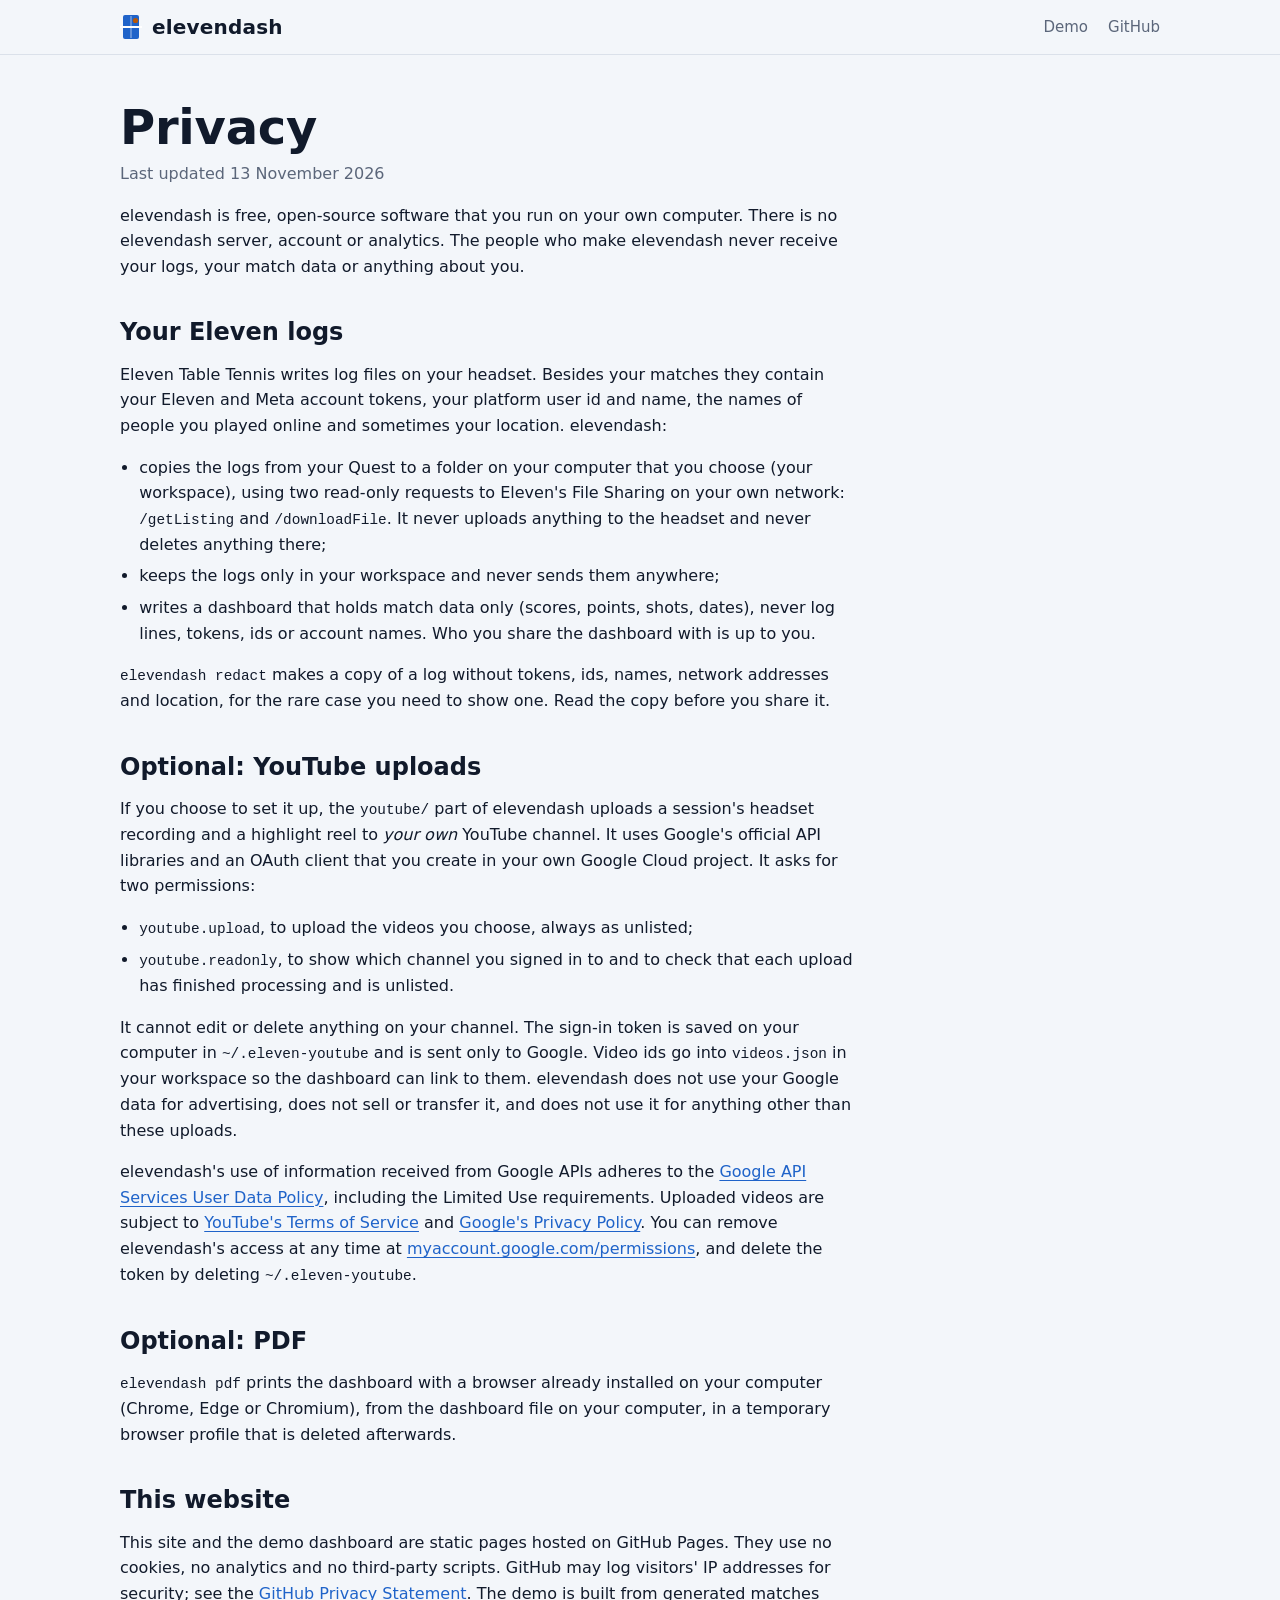
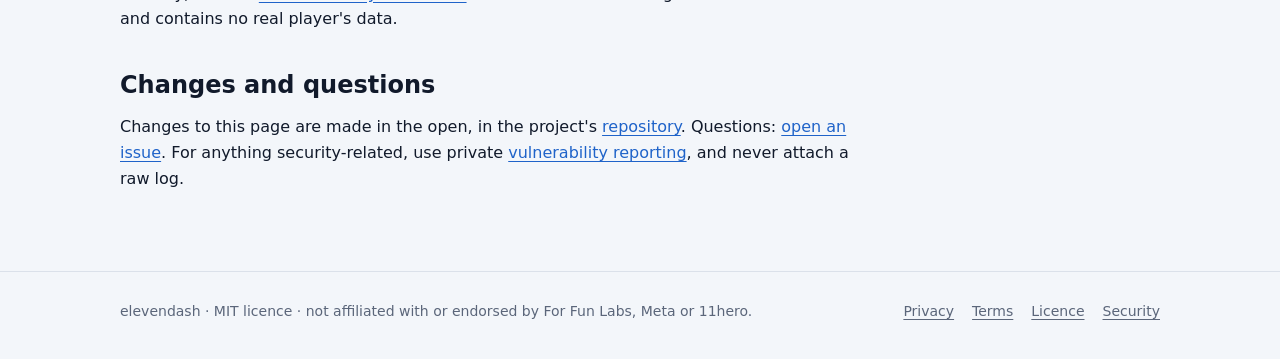
==== pages/privacy.html @ 77a6fe48 "Project site and demo on GitHub Pages pages/ holds the home page, privacy and terms (no scripts, coo" ====
<!doctype html>
<html lang="en">
<head>
<meta charset="utf-8">
<meta name="viewport" content="width=device-width, initial-scale=1, viewport-fit=cover">
<title>Privacy · elevendash</title>
<meta name="description" content="What elevendash does with your data: it runs on your computer, keeps your Eleven logs there, and only talks to your own Quest and, if you set it up, your own YouTube channel.">
<link rel="icon" href="data:image/svg+xml,%3Csvg xmlns='http://www.w3.org/2000/svg' viewBox='0 0 32 32'%3E%3Crect x='7' y='2' width='18' height='28' rx='2' fill='%231f63c9'/%3E%3Cpath d='M3 16h26' stroke='%23fff' stroke-width='2.4'/%3E%3Cpath d='M16 3v26' stroke='%23fff' stroke-width='1' opacity='.7'/%3E%3Ccircle cx='21' cy='9' r='3' fill='%23e0700a'/%3E%3C/svg%3E">
<link rel="stylesheet" href="style.css">
</head>
<body>
<header class="top">
  <div class="wrap">
    <a class="mark" href="./">
      <svg width="22" height="26" viewBox="0 0 22 26" aria-hidden="true"><rect x="3" y="1" width="16" height="24" rx="2" fill="var(--table)"/><path d="M0 13h22" stroke="var(--line)" stroke-width="2"/><path d="M11 2v22" stroke="var(--line)" stroke-width="1" opacity=".6"/><circle cx="15.5" cy="6.5" r="2.6" fill="var(--orange)"/></svg>
      elevendash
    </a>
    <nav aria-label="Site">
      <a href="demo/">Demo</a>
      <a href="https://github.com/glki6/elevendash">GitHub</a>
    </nav>
  </div>
</header>

<main class="wrap">
  <article class="doc">
    <h1>Privacy</h1>
    <p class="meta">Last updated 13 November 2026</p>

    <p>elevendash is free, open-source software that you run on your own computer. There is no elevendash server,
      account or analytics. The people who make elevendash never receive your logs, your match data or anything
      about you.</p>

    <h2>Your Eleven logs</h2>
    <p>Eleven Table Tennis writes log files on your headset. Besides your matches they contain your Eleven and Meta
      account tokens, your platform user id and name, the names of people you played online and sometimes your
      location. elevendash:</p>
    <ul>
      <li>copies the logs from your Quest to a folder on your computer that you choose (your workspace), using two
        read-only requests to Eleven's File Sharing on your own network: <code>/getListing</code> and
        <code>/downloadFile</code>. It never uploads anything to the headset and never deletes anything there;</li>
      <li>keeps the logs only in your workspace and never sends them anywhere;</li>
      <li>writes a dashboard that holds match data only (scores, points, shots, dates), never log lines, tokens, ids
        or account names. Who you share the dashboard with is up to you.</li>
    </ul>
    <p><code>elevendash redact</code> makes a copy of a log without tokens, ids, names, network addresses and
      location, for the rare case you need to show one. Read the copy before you share it.</p>

    <h2>Optional: YouTube uploads</h2>
    <p>If you choose to set it up, the <code>youtube/</code> part of elevendash uploads a session's headset recording
      and a highlight reel to <em>your own</em> YouTube channel. It uses Google's official API libraries and an OAuth
      client that you create in your own Google Cloud project. It asks for two permissions:</p>
    <ul>
      <li><code>youtube.upload</code>, to upload the videos you choose, always as unlisted;</li>
      <li><code>youtube.readonly</code>, to show which channel you signed in to and to check that each upload has
        finished processing and is unlisted.</li>
    </ul>
    <p>It cannot edit or delete anything on your channel. The sign-in token is saved on your computer in
      <code>~/.eleven-youtube</code> and is sent only to Google. Video ids go into <code>videos.json</code> in your
      workspace so the dashboard can link to them. elevendash does not use your Google data for advertising, does
      not sell or transfer it, and does not use it for anything other than these uploads.</p>
    <p>elevendash's use of information received from Google APIs adheres to the
      <a href="https://developers.google.com/terms/api-services-user-data-policy">Google API Services User Data
      Policy</a>, including the Limited Use requirements. Uploaded videos are subject to
      <a href="https://www.youtube.com/t/terms">YouTube's Terms of Service</a> and
      <a href="https://policies.google.com/privacy">Google's Privacy Policy</a>. You can remove elevendash's access at
      any time at <a href="https://myaccount.google.com/permissions">myaccount.google.com/permissions</a>, and delete
      the token by deleting <code>~/.eleven-youtube</code>.</p>

    <h2>Optional: PDF</h2>
    <p><code>elevendash pdf</code> prints the dashboard with a browser already installed on your computer (Chrome,
      Edge or Chromium), from the dashboard file on your computer, in a temporary browser profile that is deleted
      afterwards.</p>

    <h2>This website</h2>
    <p>This site and the demo dashboard are static pages hosted on GitHub Pages. They use no cookies, no analytics
      and no third-party scripts. GitHub may log visitors' IP addresses for security; see the
      <a href="https://docs.github.com/en/site-policy/privacy-policies/github-general-privacy-statement">GitHub
      Privacy Statement</a>. The demo is built from generated matches and contains no real player's data.</p>

    <h2>Changes and questions</h2>
    <p>Changes to this page are made in the open, in the project's
      <a href="https://github.com/glki6/elevendash">repository</a>. Questions:
      <a href="https://github.com/glki6/elevendash/issues">open an issue</a>. For anything security-related, use
      private <a href="https://github.com/glki6/elevendash/security">vulnerability reporting</a>, and never attach a raw
      log.</p>
  </article>
</main>

<footer>
  <div class="wrap">
    <span>elevendash · MIT licence · not affiliated with or endorsed by For Fun Labs, Meta or 11hero.</span>
    <nav aria-label="Legal">
      <a href="privacy.html" aria-current="page">Privacy</a>
      <a href="terms.html">Terms</a>
      <a href="https://github.com/glki6/elevendash/blob/main/LICENSE">Licence</a>
      <a href="https://github.com/glki6/elevendash/security">Security</a>
    </nav>
  </div>
</footer>
</body>
</html>
---- pages/style.css ----
/* elevendash project site. Same palette and type as the dashboard (src/elevendash/web/look.json); no web fonts,
   no scripts, no cookies. Dark first, light when the browser asks for it. */
:root {
  --ground: #0b1018; --card: #151c27; --raise: #1b2433; --text: #eef1f5; --muted: #8a93a3; --border: #253041;
  --blue: #4b8ff2; --orange: #d9731c; --table: #1d3f73; --line: #eef1f5; --code: #0f151f;
  --display: Bahnschrift, "DIN Alternate", "Roboto Condensed", "Arial Narrow", system-ui, sans-serif;
  --sans: system-ui, -apple-system, "Segoe UI", Roboto, "Helvetica Neue", Arial, sans-serif;
  --mono: ui-monospace, "Cascadia Mono", Consolas, "SF Mono", Menlo, monospace;
  color-scheme: dark;
}
@media (prefers-color-scheme: light) {
  :root {
    --ground: #f3f6fa; --card: #ffffff; --raise: #eaf0f7; --text: #111a2b; --muted: #5b667a; --border: #dbe1ea;
    --blue: #1f63c9; --orange: #b85808; --table: #1f63c9; --line: #ffffff; --code: #eef2f7;
    color-scheme: light;
  }
}

* { box-sizing: border-box; }
html { -webkit-text-size-adjust: 100%; }
body {
  margin: 0; background: var(--ground); color: var(--text);
  font: 16px/1.6 var(--sans);
}
img { max-width: 100%; height: auto; display: block; }
a { color: var(--blue); text-underline-offset: .18em; }
a:hover { text-decoration-thickness: 2px; }
code, pre { font-family: var(--mono); font-size: .9em; }
:focus-visible { outline: 2px solid var(--blue); outline-offset: 3px; border-radius: 4px; }

.wrap {
  max-width: 1080px; margin: 0 auto;
  padding-left: max(20px, env(safe-area-inset-left, 0px));
  padding-right: max(20px, env(safe-area-inset-right, 0px));
}

/* top bar */
.top { border-bottom: 1px solid var(--border); }
.top .wrap { display: flex; align-items: center; justify-content: space-between; gap: 16px; padding-block: 14px; }
.mark { display: inline-flex; align-items: center; gap: 10px; color: var(--text); text-decoration: none;
  font: 600 20px/1 var(--display); font-stretch: 90%; letter-spacing: .01em; }
.mark svg { flex: none; }
.top nav { display: flex; gap: 20px; font-size: 15px; }
.top nav a { color: var(--muted); text-decoration: none; }
.top nav a:hover, .top nav a[aria-current] { color: var(--text); }

/* hero */
.hero { padding-block: 64px 40px; }
.eyebrow { margin: 0 0 14px; color: var(--muted); font-size: 13px; letter-spacing: .08em; text-transform: uppercase;
  display: flex; align-items: center; gap: 8px; }
.eyebrow::before { content: ""; width: 8px; height: 8px; border-radius: 50%; background: var(--orange); }
h1, h2, h3 { font-family: var(--display); font-weight: 600; text-wrap: balance; margin: 0; }
h1 { font-size: clamp(38px, 6.4vw, 64px); line-height: 1; font-stretch: 86%; letter-spacing: -.005em; max-width: 14ch; }
.lede { max-width: 60ch; margin: 22px 0 0; font-size: clamp(17px, 2vw, 19px); color: var(--text); }
.actions { display: flex; flex-wrap: wrap; gap: 12px; margin-top: 28px; }
.btn { display: inline-flex; align-items: center; gap: 8px; padding: 11px 18px; border-radius: 8px;
  font-weight: 600; font-size: 15px; text-decoration: none; border: 1px solid var(--border); color: var(--text);
  background: var(--card); }
.btn:hover { border-color: var(--muted); }
.btn.primary { background: var(--blue); border-color: var(--blue); color: #fff; }
.btn.primary:hover { filter: brightness(1.08); }
.small { color: var(--muted); font-size: 14px; margin: 14px 0 0; }

.shot { margin: 44px 0 0; border: 1px solid var(--border); border-radius: 12px; overflow: hidden; background: var(--card);
  box-shadow: 0 24px 60px -30px rgba(0, 0, 0, .6); }
.shot figcaption { padding: 10px 16px; border-top: 1px solid var(--border); color: var(--muted); font-size: 13px; }

/* sections */
section { padding-block: 56px; border-top: 1px solid var(--border); }
h2 { font-size: clamp(26px, 3.6vw, 36px); line-height: 1.1; font-stretch: 90%; }
.intro { max-width: 62ch; margin: 12px 0 0; color: var(--muted); }

.grid { display: grid; grid-template-columns: repeat(auto-fit, minmax(240px, 1fr)); gap: 16px; margin-top: 32px; }
.card { background: var(--card); border: 1px solid var(--border); border-radius: 10px; padding: 20px; min-width: 0; }
.card h3 { font-size: 19px; font-stretch: 94%; line-height: 1.2; }
.card p { margin: 8px 0 0; color: var(--muted); font-size: 15px; }

.split { display: grid; grid-template-columns: minmax(0, 5fr) minmax(0, 6fr); gap: 40px; align-items: start; margin-top: 32px; }
.split .shot { margin: 0; }
.points { list-style: none; margin: 0; padding: 0; display: grid; gap: 18px; }
.points li { padding-left: 22px; position: relative; }
.points li::before { content: ""; position: absolute; left: 0; top: .55em; width: 9px; height: 9px; border-radius: 50%;
  border: 2px solid var(--blue); }
.points b { display: block; }
.points span { color: var(--muted); font-size: 15px; }

/* the route the logs take: headset to your computer, never further */
.route { display: grid; grid-template-columns: repeat(4, minmax(0, 1fr)); gap: 0; margin-top: 32px;
  border: 1px solid var(--border); border-radius: 10px; overflow: hidden; }
.route div { padding: 18px 20px; background: var(--card); border-right: 1px solid var(--border); min-width: 0; }
.route div:last-child { border-right: 0; }
.route small { display: block; color: var(--muted); font-size: 12px; letter-spacing: .08em; text-transform: uppercase; }
.route b { display: block; margin-top: 6px; font-family: var(--display); font-size: 18px; font-weight: 600; }
.route span { display: block; margin-top: 4px; color: var(--muted); font-size: 14px; }
.route code { color: var(--text); }

pre { margin: 24px 0 0; padding: 18px 20px; background: var(--code); border: 1px solid var(--border); border-radius: 10px;
  overflow-x: auto; line-height: 1.7; }
pre .c { color: var(--muted); }

.note { margin-top: 28px; padding: 18px 20px; border-left: 3px solid var(--orange); background: var(--card);
  border-radius: 0 10px 10px 0; max-width: 72ch; }
.note p { margin: 0; }
.note p + p { margin-top: 10px; }

/* text pages */
.doc { padding-block: 48px 64px; max-width: 72ch; }
.doc h1 { font-size: clamp(34px, 5vw, 48px); max-width: none; }
.doc h2 { font-size: 24px; margin-top: 40px; }
.doc p, .doc li { color: var(--text); }
.doc .meta { color: var(--muted); margin-top: 10px; }
.doc ul { padding-left: 1.2em; }
.doc li + li { margin-top: 6px; }

footer { border-top: 1px solid var(--border); padding-block: 28px 40px; color: var(--muted); font-size: 14px; }
footer .wrap { display: flex; flex-wrap: wrap; justify-content: space-between; gap: 12px 24px; }
footer nav { display: flex; flex-wrap: wrap; gap: 18px; }
footer a { color: var(--muted); }
footer a:hover { color: var(--text); }

@media (max-width: 820px) {
  .split { grid-template-columns: minmax(0, 1fr); }
  .route { grid-template-columns: minmax(0, 1fr); }
  .route div { border-right: 0; border-bottom: 1px solid var(--border); }
  .route div:last-child { border-bottom: 0; }
  .hero { padding-block: 44px 28px; }
  section { padding-block: 44px; }
}
@media (max-width: 480px) {
  .top nav { gap: 14px; font-size: 14px; }
}
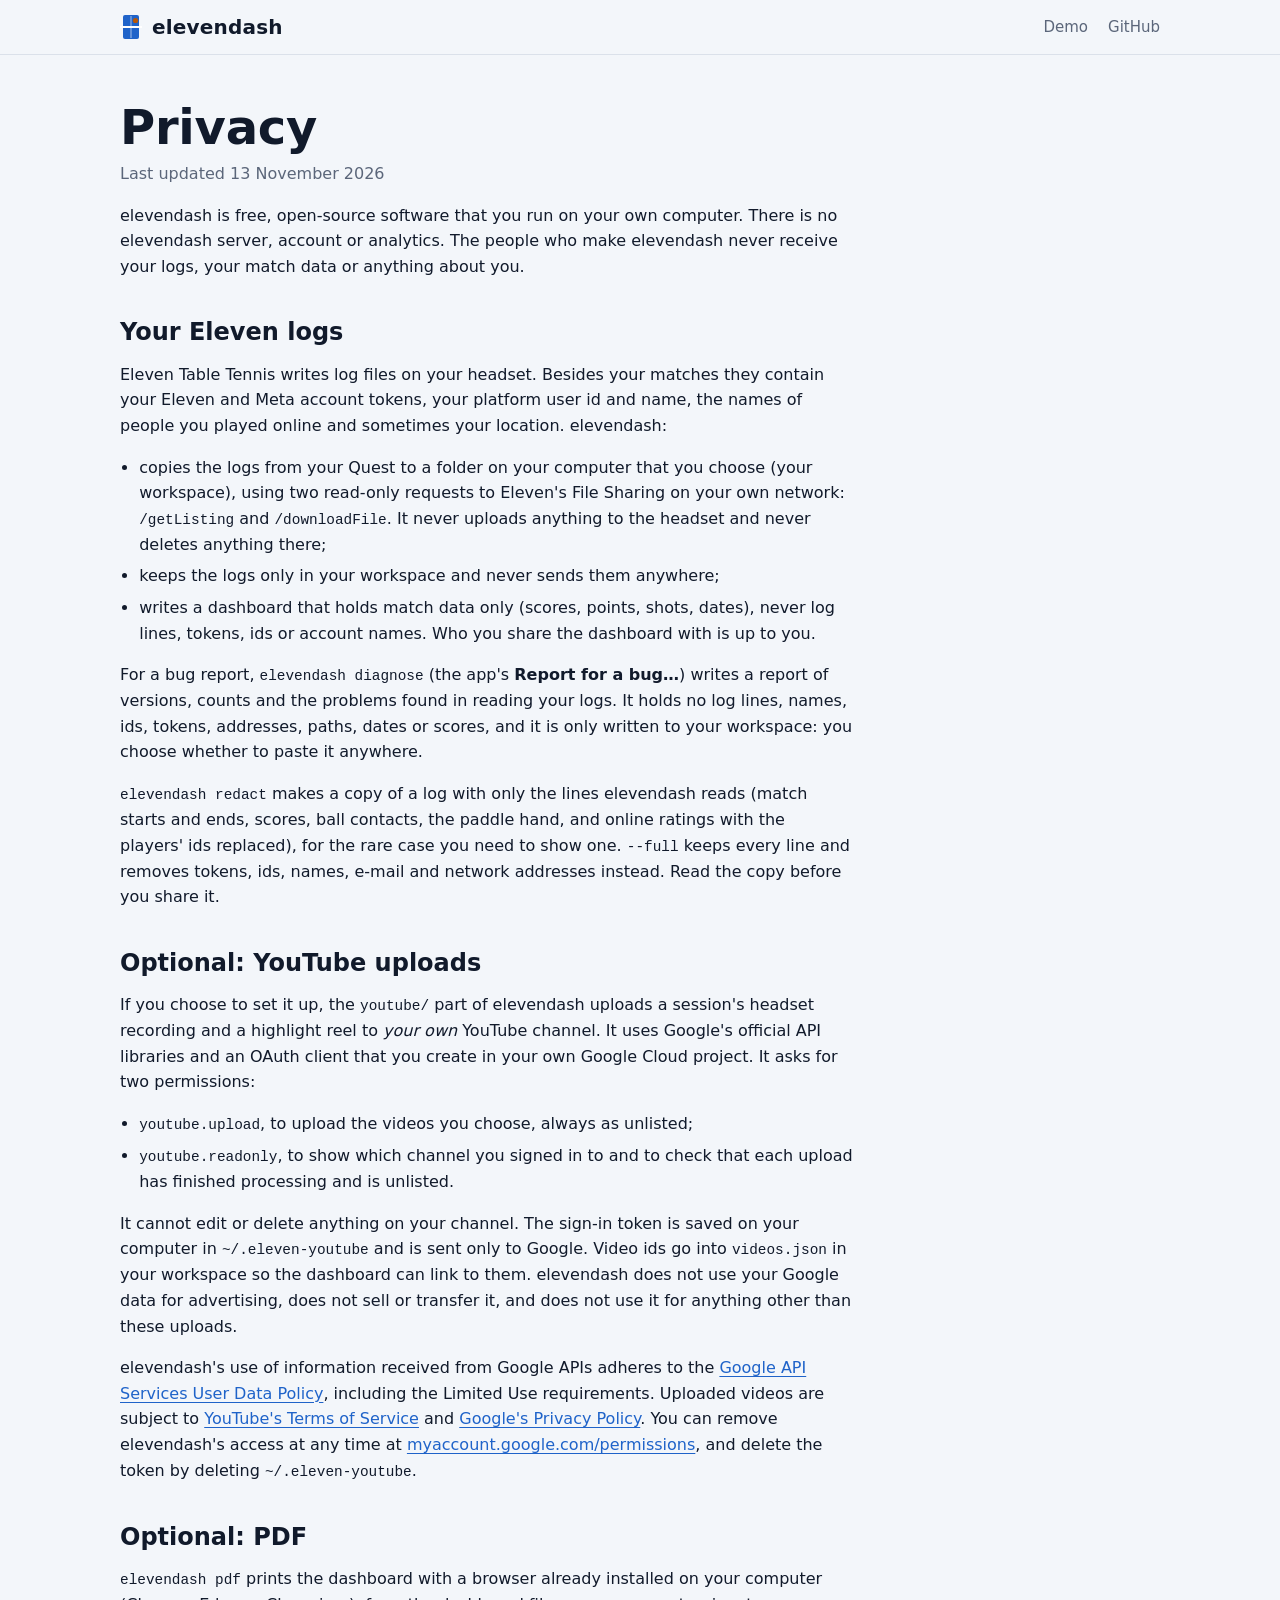
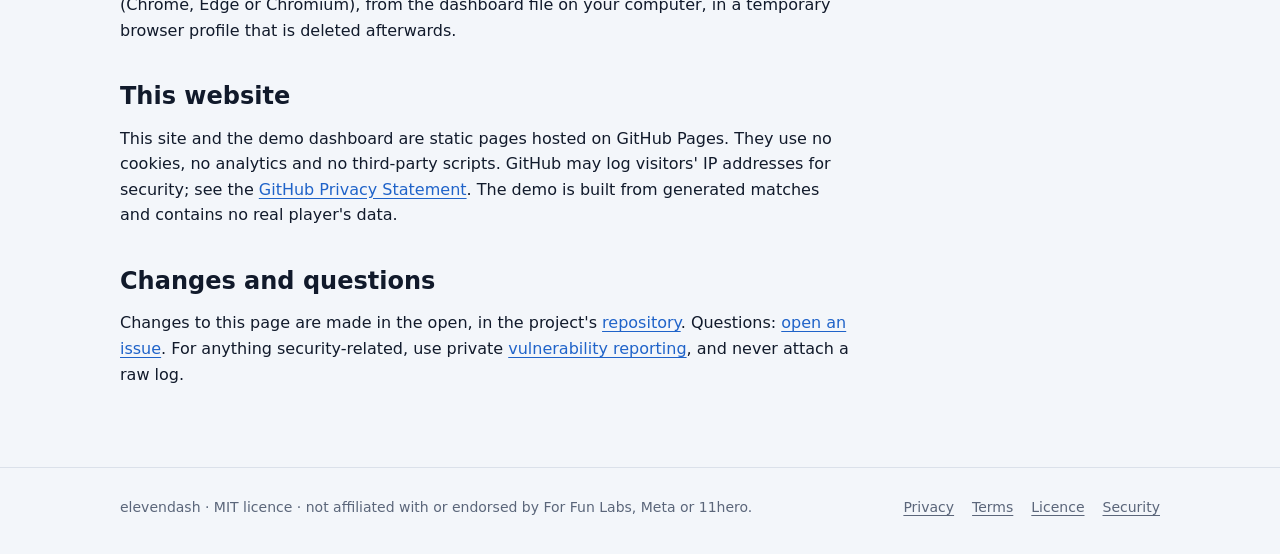
==== commit 6bc858f8: "Fairer training targets, full matches only, and a new project site Training plan - A target was the " ====
--- a/pages/privacy.html
+++ b/pages/privacy.html
@@ -43,8 +43,14 @@
       <li>writes a dashboard that holds match data only (scores, points, shots, dates), never log lines, tokens, ids
         or account names. Who you share the dashboard with is up to you.</li>
     </ul>
-    <p><code>elevendash redact</code> makes a copy of a log without tokens, ids, names, network addresses and
-      location, for the rare case you need to show one. Read the copy before you share it.</p>
+    <p>For a bug report, <code>elevendash diagnose</code> (the app's <b>Report for a bug…</b>) writes a report of
+      versions, counts and the problems found in reading your logs. It holds no log lines, names, ids, tokens,
+      addresses, paths, dates or scores, and it is only written to your workspace: you choose whether to paste it
+      anywhere.</p>
+    <p><code>elevendash redact</code> makes a copy of a log with only the lines elevendash reads (match starts and
+      ends, scores, ball contacts, the paddle hand, and online ratings with the players' ids replaced), for the rare
+      case you need to show one. <code>--full</code> keeps every line and removes tokens, ids, names, e-mail and
+      network addresses instead. Read the copy before you share it.</p>
 
     <h2>Optional: YouTube uploads</h2>
     <p>If you choose to set it up, the <code>youtube/</code> part of elevendash uploads a session's headset recording
